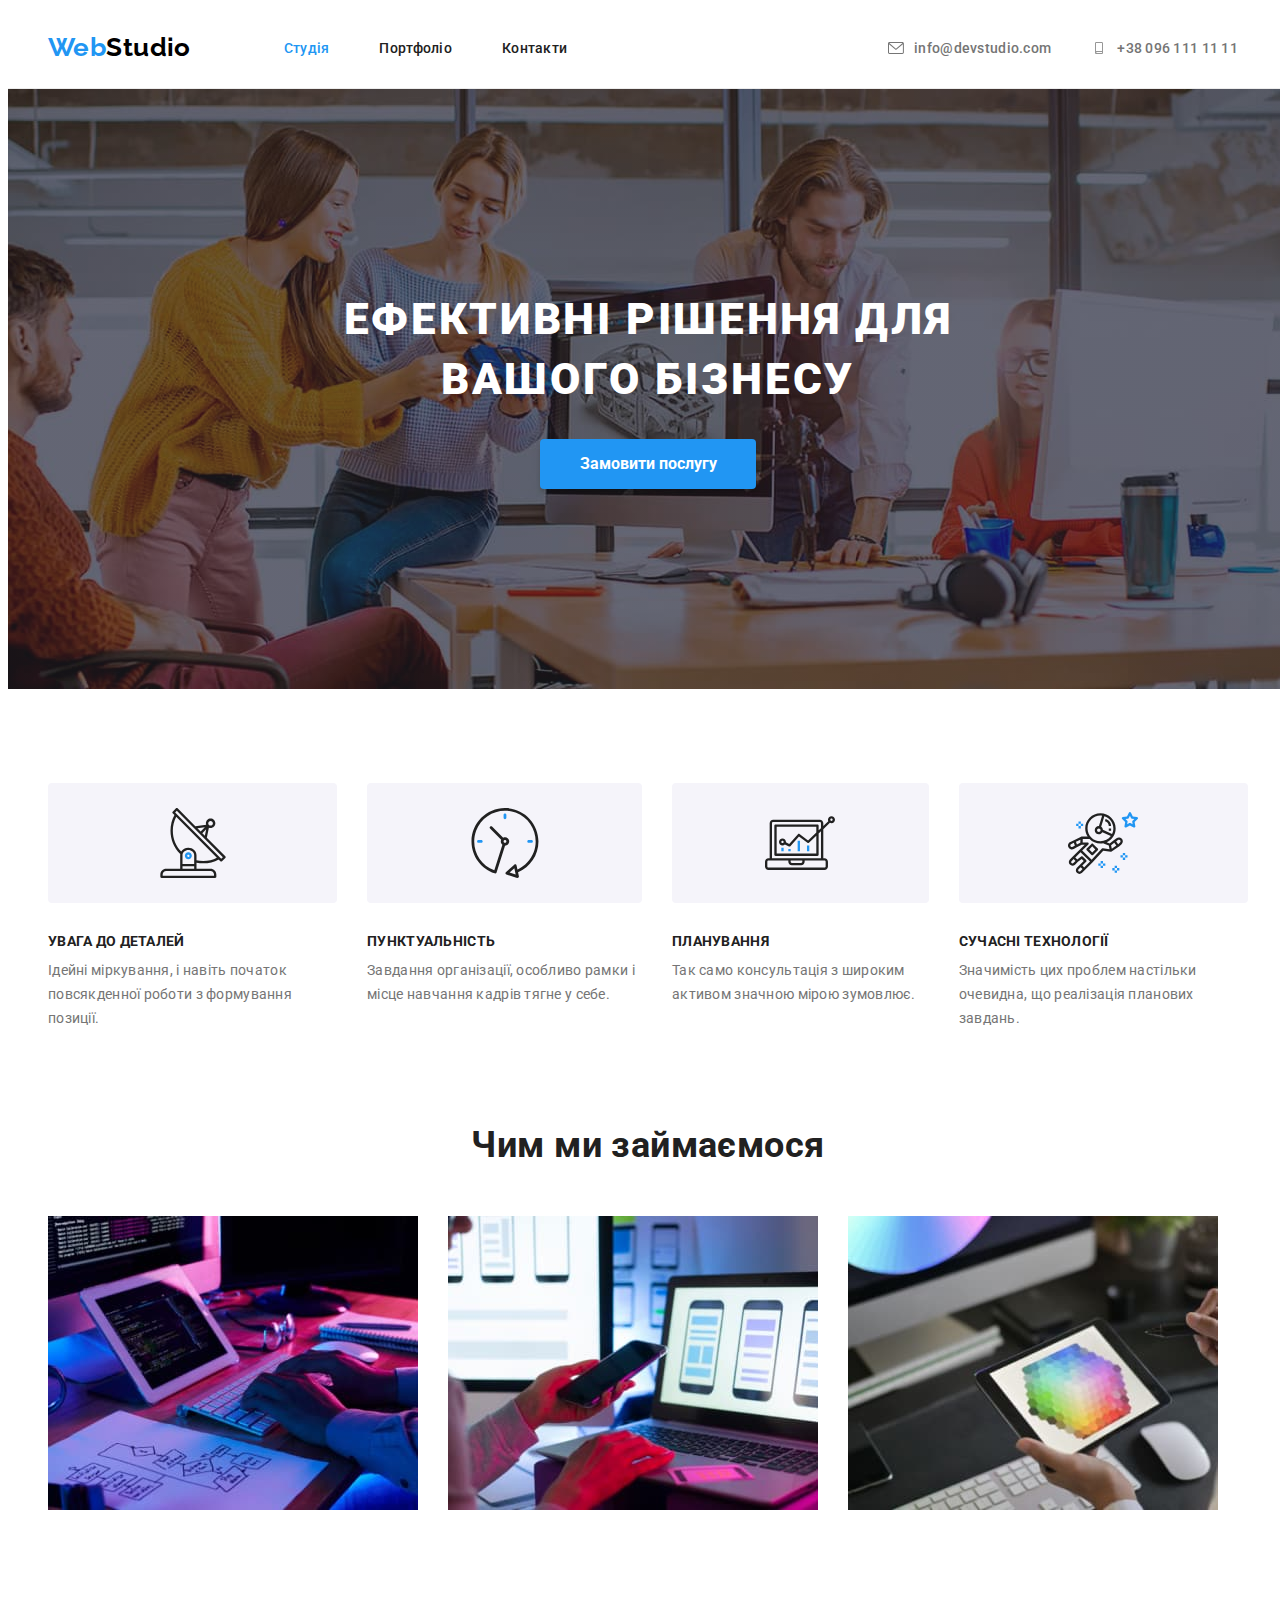
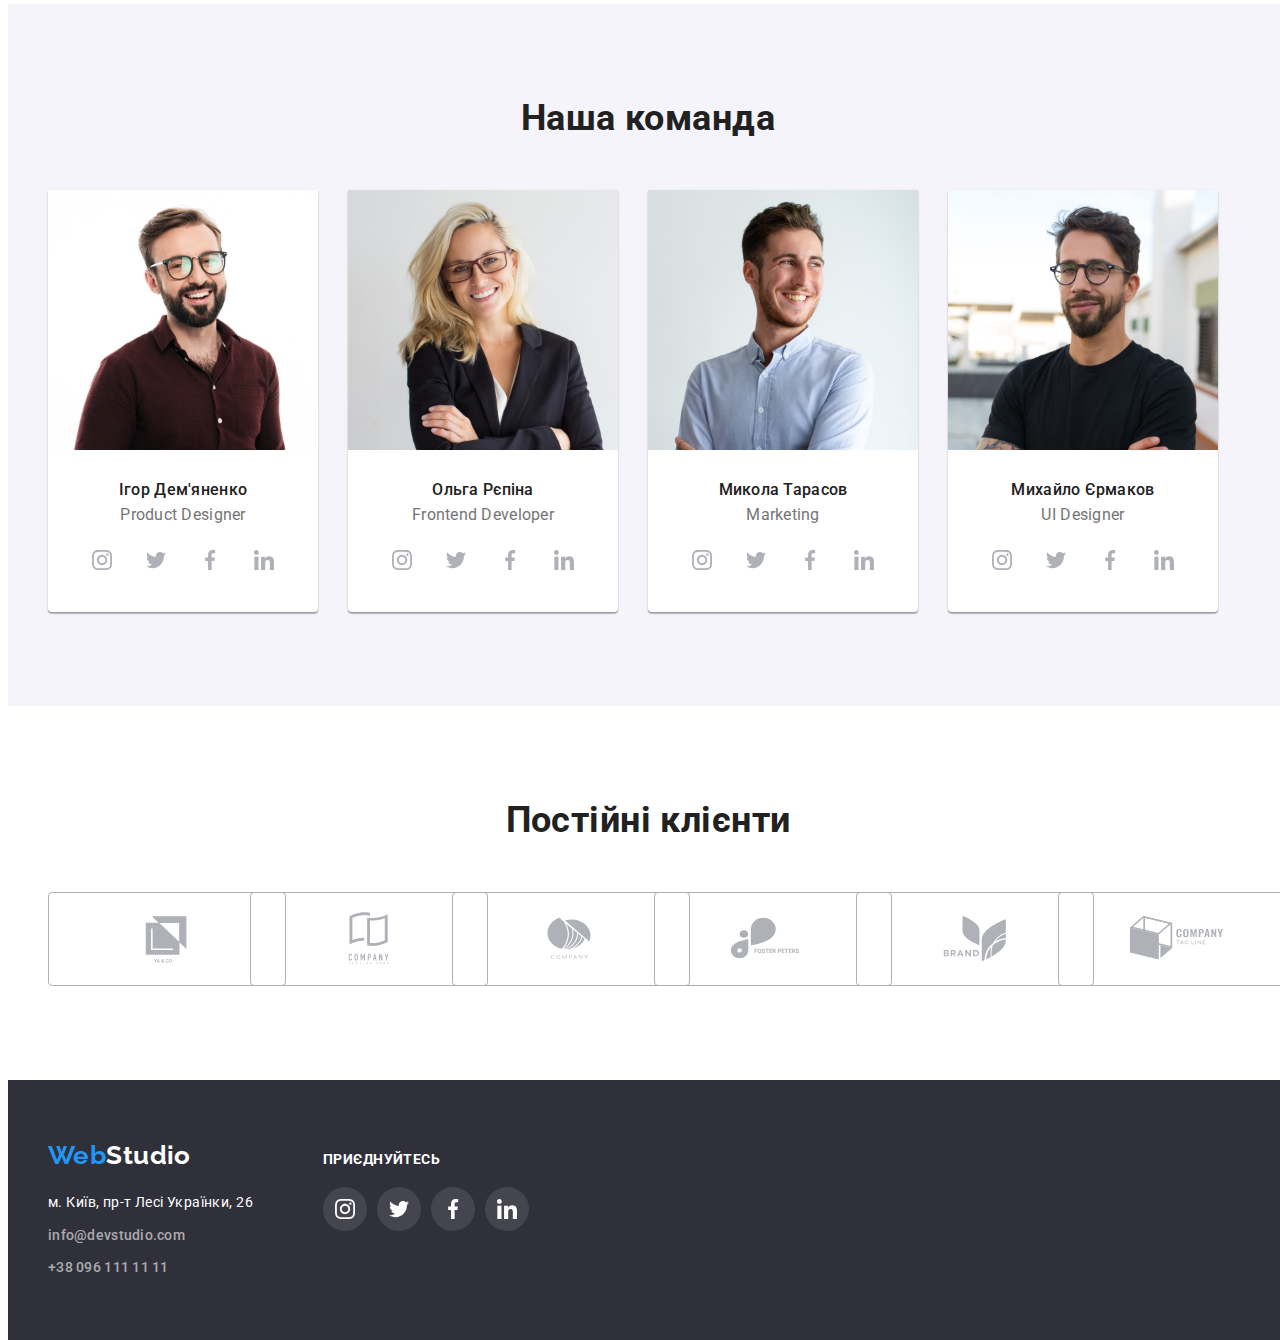
==== index.html @ 2c47d7c3 "Initial commit" ====
<!DOCTYPE html>
<html lang="uk">

<head>
    <meta charset="UTF-8">
    <meta http-equiv="X-UA-Compatible" content="IE=edge">
    <meta name="viewport" content="width=device-width, initial-scale=1.0">
    <title>WebStudio</title>
    <link rel="stylesheet" href="https://cdnjs.cloudflare.com/ajax/libs/modern-normalize/1.1.0/modern-normalize.min.css"
        integrity="sha512-wpPYUAdjBVSE4KJnH1VR1HeZfpl1ub8YT/NKx4PuQ5NmX2tKuGu6U/JRp5y+Y8XG2tV+wKQpNHVUX03MfMFn9Q=="
        crossorigin="anonymous" referrerpolicy="no-referrer" />
    <link rel="preconnect" href="https://fonts.googleapis.com">
    <link rel="preconnect" href="https://fonts.gstatic.com" crossorigin>
    <link
        href="https://fonts.googleapis.com/css2?family=Raleway:wght@700&family=Roboto:wght@400;500;700;900&display=swap"
        rel="stylesheet">
    <link rel="stylesheet" href="./css/style.css">
</head>

<body>
    <div class="wrapper">
        <header class="page-header">
            <div class="container site-header">
                <a href="./index.html" class="logo site-logo"><span lang="en"><span
                            class="logo accent">Web</span>Studio</span></a>
                <nav class="site-main">
                    <ul class="site-nav list">
                        <li class="item"><a href="#studio" class="link current">Студія</a> </li>
                        <li class="item"><a href="./portfolio.html" class="link">Портфоліо</a> </li>
                        <li class="item"><a href="#contacts" class="link">Контакти</a> </li>
                    </ul>
                </nav>
                <ul class="site-contacts list">
                    <li class="item contacts-item">
                        <a href="mailto:info@devstudio.com" class="cont site-link" aria-label="envelope">
                            <svg class="site-icon" width="16" height="12">
                                <use href="./images/symbol-defs.svg#icon-envelope"></use>
                            </svg>info@devstudio.com</a>
                    </li>
                    <li class="item contacts-item">
                        <a href="tel:+380961111111" class="cont site-link" aria-label="smartphone">
                            <svg class="site-icon" width="16" height="12">
                                <use href="./images/symbol-defs.svg#icon-smartphone"></use>
                            </svg>+38 096 111 11 11</a>
                    </li>
                </ul>
            </div>
        </header>

        <main class="main">
            <!-- HERO -->
            <section class="hero">
                <div class="overlay">
                    <h1 class="hero-title" id="studio">Ефективні рішення для <br>вашого бізнесу</h1>
                    <button type="button" class="btn">Замовити послугу</button>
                </div>
            </section>
            <!-- PLUSES -->
            <section class="pluses">
                <div class="container">
                    <h2 class="visually-hidden">Наші переваги</h2>
                    <ul class="list pluses-list">
                        <li class="pluses-item">
                            <div class="pluses-thumb">
                                <svg class="pluses-icon" width="70" height="70" aria-label="иконка спутниковая антена">
                                    <use href="./images/symbol-defs.svg#icon-antenna"></use>
                                </svg>
                            </div>
                            <h3 class="pluses-title">УВАГА ДО ДЕТАЛЕЙ</h3>
                            <p class="pluses-subtitle">Ідейні міркування, і навіть початок повсякденної роботи з
                                формування
                                позиції.</p>
                        </li>
                        <li class="pluses-item">
                            <div class="pluses-thumb">
                                <svg class="pluses-icon" width="70" height="70" aria-label="иконка аналоговые часы">
                                    <use href="./images/symbol-defs.svg#icon-clock"></use>
                                </svg>
                            </div>
                            <h3 class="pluses-title">ПУНКТУАЛЬНІСТЬ</h3>
                            <p class="pluses-subtitle">Завдання організації, особливо рамки і місце навчання кадрів
                                тягне у
                                себе.</p>
                        </li>
                        <li class="pluses-item">
                            <div class="pluses-thumb">
                                <svg class="pluses-icon" width="70" height="70"
                                    aria-label="иконка диаграмма на мониторе">
                                    <use href="./images/symbol-defs.svg#icon-diagram"></use>
                                </svg>
                            </div>
                            <h3 class="pluses-title">ПЛАНУВАННЯ</h3>
                            <p class="pluses-subtitle">Так само консультація з широким активом значною мірою зумовлює.
                            </p>
                        </li>
                        <li class="pluses-item">
                            <div class="pluses-thumb">
                                <svg class="pluses-icon" width="70" height="70" aria-label="иконка астронавт">
                                    <use href="./images/symbol-defs.svg#icon-astronaut"></use>
                                </svg>
                            </div>
                            <h3 class="pluses-title">СУЧАСНІ ТЕХНОЛОГІЇ</h3>
                            <p class="pluses-subtitle">Значимість цих проблем настільки очевидна, що реалізація планових
                                завдань.</p>
                        </li>
                    </ul>
                </div>
            </section>
            <!-- ACTIVITIES -->
            <section class="section activities">
                <div class="container">
                    <h2 class="heading">Чим ми займаємося</h2>
                    <ul class="list activities-list">
                        <li class="activities-elem"><img src="./images/box1.jpg" alt="Процесс написання коду"
                                width="370">
                        </li>
                        <li class="activities-elem"><img src="./images/box2.jpg"
                                alt="Розробка макету для мобільного застосунку" width="370"></li>
                        <li class="activities-elem"><img src="./images/box3.jpg" alt="Градієнт кольорів на планшеті"
                                width="370"></li>
                    </ul>
                </div>
            </section>
            <!-- OUR TEAM -->
            <section class="section">
                <div class="container">
                    <h2 class="heading">Наша команда</h2>
                    <ul class="list team-list">
                        <li class="team-elem"><img src="./images/igor.jpg" alt="Ігор Дем'яненко фото" width="270"
                                class="team-img">
                            <div class="inner-container">
                                <h3 class="team-title">Ігор Дем'яненко</h3>
                                <p class="team-subtitle"><span lang="en">Product Designer</span></p>
                                <ul class="list social-list">
                                    <li class="social-item">
                                        <a href="#" class="social-link" aria-label="иконка инстаграм">
                                            <svg class="social-icon" width="20" height="20">
                                                <use href="./images/symbol-defs.svg#icon-instagram"></use>
                                            </svg>
                                        </a>
                                    </li>
                                    <li class="social-item">
                                        <a href="#" class="social-link" aria-label="иконка твиттер">
                                            <svg class="social-icon" width="20" height="20">
                                                <use href="./images/symbol-defs.svg#icon-twitter"></use>
                                            </svg>
                                        </a>
                                    </li>
                                    <li class="social-item">
                                        <a href="#" class="social-link" aria-label="иконка фейсбук">
                                            <svg class="social-icon" width="20" height="20">
                                                <use href="./images/symbol-defs.svg#icon-facebook"></use>
                                            </svg>
                                        </a>
                                    </li>
                                    <li class="social-item">
                                        <a href="#" class="social-link" aria-label="иконка линкедин">
                                            <svg class="social-icon" width="20" height="20">
                                                <use href="./images/symbol-defs.svg#icon-linkedin"></use>
                                            </svg>
                                        </a>
                                    </li>
                                </ul>
                            </div>
                        </li>
                        <li class="team-elem"><img src="./images/olya.jpg" alt="Ольга Рєпіна фото" width="270"
                                class="team-img">
                            <div class="inner-container">
                                <h3 class="team-title">Ольга Рєпіна</h3>
                                <p class="team-subtitle"><span lang="en">Frontend Developer</span></p>
                                <ul class="list social-list">
                                    <li class="social-item">
                                        <a href="#" class="social-link" aria-label="иконка инстаграм">
                                            <svg class="social-icon" width="20" height="20">
                                                <use href="./images/symbol-defs.svg#icon-instagram"></use>
                                            </svg>
                                        </a>
                                    </li>
                                    <li class="social-item">
                                        <a href="#" class="social-link" aria-label="иконка твиттер">
                                            <svg class="social-icon" width="20" height="20">
                                                <use href="./images/symbol-defs.svg#icon-twitter"></use>
                                            </svg>
                                        </a>
                                    </li>
                                    <li class="social-item">
                                        <a href="#" class="social-link" aria-label="иконка фейсбук">
                                            <svg class="social-icon" width="20" height="20">
                                                <use href="./images/symbol-defs.svg#icon-facebook"></use>
                                            </svg>
                                        </a>
                                    </li>
                                    <li class="social-item">
                                        <a href="#" class="social-link" aria-label="иконка линкедин">
                                            <svg class="social-icon" width="20" height="20">
                                                <use href="./images/symbol-defs.svg#icon-linkedin"></use>
                                            </svg>
                                        </a>
                                    </li>
                                </ul>
                            </div>
                        </li>
                        <li class="team-elem"><img src="./images/mykola.jpg" alt="Микола Тарасов фото" width="270"
                                class="team-img">
                            <div class="inner-container">
                                <h3 class="team-title">Микола Тарасов</h3>
                                <p class="team-subtitle"><span lang="en">Marketing</span></p>
                                <ul class="list social-list">
                                    <li class="social-item">
                                        <a href="#" class="social-link" aria-label="иконка инстаграм">
                                            <svg class="social-icon" width="20" height="20">
                                                <use href="./images/symbol-defs.svg#icon-instagram"></use>
                                            </svg>
                                        </a>
                                    </li>
                                    <li class="social-item">
                                        <a href="#" class="social-link" aria-label="иконка твиттер">
                                            <svg class="social-icon" width="20" height="20">
                                                <use href="./images/symbol-defs.svg#icon-twitter"></use>
                                            </svg>
                                        </a>
                                    </li>
                                    <li class="social-item">
                                        <a href="#" class="social-link" aria-label="иконка фейсбук">
                                            <svg class="social-icon" width="20" height="20">
                                                <use href="./images/symbol-defs.svg#icon-facebook"></use>
                                            </svg>
                                        </a>
                                    </li>
                                    <li class="social-item">
                                        <a href="#" class="social-link" aria-label="иконка линкедин">
                                            <svg class="social-icon" width="20" height="20">
                                                <use href="./images/symbol-defs.svg#icon-linkedin"></use>
                                            </svg>
                                        </a>
                                    </li>
                                </ul>
                            </div>
                        </li>
                        <li class="team-elem"><img src="./images/myhailo.jpg" alt="Михайло Єрмаков фото" width="270"
                                class="team-img">
                            <div class="inner-container">
                                <h3 class="team-title">Михайло Єрмаков</h3>
                                <p class="team-subtitle"><span lang="en">UI Designer</span></p>
                                <ul class="list social-list">
                                    <li class="social-item">
                                        <a href="#" class="social-link" aria-label="иконка инстаграм">
                                            <svg class="social-icon" width="20" height="20">
                                                <use href="./images/symbol-defs.svg#icon-instagram"></use>
                                            </svg>
                                        </a>
                                    </li>
                                    <li class="social-item">
                                        <a href="#" class="social-link" aria-label="иконка твиттер">
                                            <svg class="social-icon" width="20" height="20">
                                                <use href="./images/symbol-defs.svg#icon-twitter"></use>
                                            </svg>
                                        </a>
                                    </li>
                                    <li class="social-item">
                                        <a href="#" class="social-link" aria-label="иконка фейсбук">
                                            <svg class="social-icon" width="20" height="20">
                                                <use href="./images/symbol-defs.svg#icon-facebook"></use>
                                            </svg>
                                        </a>
                                    </li>
                                    <li class="social-item">
                                        <a href="#" class="social-link" aria-label="иконка линкедин">
                                            <svg class="social-icon" width="20" height="20">
                                                <use href="./images/symbol-defs.svg#icon-linkedin"></use>
                                            </svg>
                                        </a>
                                    </li>
                                </ul>
                            </div>
                        </li>
                    </ul>
                </div>
            </section>
            <!-- CLIENTS -->
            <section class="section">
                <div class="container ">
                    <h2 class="heading">Постійні клієнти</h2>
                    <ul class="list clients-list">
                        <li class="clients-item"><a href="#" class="clients-link " aria-label="company ya and co">
                                <svg class="clients-icon" width="106" height="60">
                                    <use href="./images/symbol-defs.svg#icon-ya-co"></use>
                                </svg>
                            </a>
                        </li>
                        <li class="clients-item"><a href="#" class="clients-link" aria-label="company tagline here">
                                <svg class="clients-icon" width="106" height="60">
                                    <use href="./images/symbol-defs.svg#icon-company-first"></use>
                                </svg>
                            </a>
                        </li>
                        <li class="clients-item"><a href="#" class="clients-link" aria-label="company">
                                <svg class="clients-icon" width="106" height="60">
                                    <use href="./images/symbol-defs.svg#icon-company-second"></use>
                                </svg>
                            </a>
                        </li>
                        <li class="clients-item"><a href="#" class="clients-link" aria-label="company foster peters">
                                <svg class="clients-icon" width="106" height="60">
                                    <use href="./images/symbol-defs.svg#icon-foster-peters"></use>
                                </svg>
                            </a>
                        </li>
                        <li class="clients-item"><a href="#" class="clients-link" aria-label="company brand">
                                <svg class="clients-icon" width="106" height="60">
                                    <use href="./images/symbol-defs.svg#icon-brand"></use>
                                </svg>
                            </a>
                        </li>
                        <li class="clients-item"><a href="#" class="clients-link" aria-label="company tag-line">
                                <svg class="clients-icon" width="106" height="60">
                                    <use href="./images/symbol-defs.svg#icon-tag-line"></use>
                                </svg>
                            </a>
                        </li>
                    </ul>
                </div>
            </section>
        </main>

        <footer class="footer">
            <div class="container site-footer">
                <div class="box">
                    <a href="./index.html" class="logo bottom-logo"><span lang="en"><span
                                class="logo accent">Web</span>Studio</span></a>
                    <address class="address" id="contacts">
                        <a href="https://www.google.com/maps?q=%D0%BC.+%D0%9A%D0%B8%D1%97%D0%B2,+%D0%BF%D1%80-%D1%82+%D0%9B%D0%B5%D1%81%D1%96+%D0%A3%D0%BA%D1%80%D0%B0%D1%97%D0%BD%D0%BA%D0%B8,+26&rlz=1C1BNSD_enUA990UA990&um=1&ie=UTF-8&sa=X&ved=2ahUKEwjdwaa5x5T7AhUQuIsKHSxBDPwQ_AUoAXoECAEQAw"
                            target="_blank" rel="noopener noreferrer" class="location">м. Київ, пр-т Лесі Українки,
                            26</a>
                        <ul class="list footer-list">
                            <li class="footer-elem"><a href="mailto:info@devstudio.com"
                                    class="addr">info@devstudio.com</a>
                            </li>
                            <li class="footer-elem"><a href="tel:+380961111111" class="addr">+38 096 111 11 11</a></li>
                        </ul>
                    </address>
                </div>
                <div class="box">
                    <p class="footer-title">приєднуйтесь</p>
                    <ul class="list social-list">
                        <li class="social-item">
                            <a href="#" class="social-link footer-link" aria-label="иконка инстаграм">
                                <svg class=" footer-icon" width="20" height="20">
                                    <use href="./images/symbol-defs.svg#icon-instagram"></use>
                                </svg>
                            </a>
                        </li>
                        <li class="social-item">
                            <a href="#" class="social-link footer-link" aria-label="иконка твиттер">
                                <svg class=" footer-icon" width="20" height="20">
                                    <use href="./images/symbol-defs.svg#icon-twitter"></use>
                                </svg>
                            </a>
                        </li>
                        <li class="social-item">
                            <a href="#" class="social-link footer-link" aria-label="иконка фейсбук">
                                <svg class=" footer-icon" width="20" height="20">
                                    <use href="./images/symbol-defs.svg#icon-facebook"></use>
                                </svg>
                            </a>
                        </li>
                        <li class="social-item">
                            <a href="#" class="social-link footer-link" aria-label="иконка линкедин">
                                <svg class=" footer-icon" width="20" height="20">
                                    <use href="./images/symbol-defs.svg#icon-linkedin"></use>
                                </svg>
                            </a>
                        </li>
                    </ul>
                </div>
            </div>
        </footer>
    </div>
</body>

</html>
---- css/style.css ----
/* Oбнулениe */
h1,
h2,
h3,
h4,
p {
    margin-top: 0;
}
html,
body {
    width: 100%;
    height: 100%;
}
button {
    border: 0;
    padding: 0;
    margin: 0;
    font-family: inherit;
    background-color: transparent;
    cursor: pointer;
}
.wrapper {
    min-height: 100%;
    display: flex;
    flex-direction: column;
}
.list {
    list-style: none;
    padding: 0;
    margin: 0;
    letter-spacing: 0.02em;
    font-weight: 500;
}
.link {
    text-decoration: none;
    color: inherit;
}
img {
    display: block;
    max-width: 100%;
    height: auto;
}
address {
    font-style: normal;
    line-height: 1.7;
}

:root {
    /* Text colors */
    --primary-text-color: #212121;
    --sec-text-color: #757575;
    --logo-top: #000000;
    --accent-color: #2196f3;
    --footer-contacts-color: rgba(255, 255, 255, 0.6);
    /* Background colors */
    --primary-white-color: #ffffff;
    --primary-bg-color: #f5f5f5;
    --sec-bg-color: #f5f4fa;
    --footer-bg-color: #2f303a;
    --social-color: #afb1b8;
    --social-bg-color: rgba(255, 255, 255, 0.1);
    --header-border-color: #ececec;
}
body {
    color: var(--primary-text-color);
    font-family: Roboto, sans-serif;
    font-size: 14px;
    font-weight: 400;
    line-height: 1.15;
    letter-spacing: 0.03em;
}
.container {
    margin-left: auto;
    margin-right: auto;
    width: 1200px;
    padding: 0 15px;
}

/* HEADER Logo */
.page-header {
    border-bottom: 1px solid var(--header-border-color);
}
.site-header {
    display: flex;
    align-items: center;
}
.logo {
    color: var(--primary-white-color);
    font-family: Raleway, sans-serif;
    text-decoration: none;
    font-weight: 700;
    font-size: 26px;
    line-height: 1.2;
}
.logo.site-logo {
    display: flex;
    color: var(--logo-top);
}
.logo.accent {
    color: var(--accent-color);
}
.current {
    color: var(--accent-color);
}
/* Site nav */
.site-main {
    display: flex;
    align-items: center;
    margin-left: 93px;
}
.site-nav {
    display: flex;
}
.site-nav .item + .item {
    margin-left: 50px;
}
.site-contacts .item + .item {
    margin-left: 30px;
}
.site-nav .link,
.site-contacts .link {
    display: inline-flex;
    padding-top: 32px;
    padding-bottom: 32px;
}
.site-contacts {
    display: flex;
    margin-left: auto;
}
.site-contacts .cont {
    display: inline-flex;
    color: var(--sec-text-color);
    text-decoration: none;
}
.site-icon {
    margin-right: 10px;
}
.link:hover,
.link:focus,
.addr:hover,
.addr:focus,
.cont:hover,
.cont:focus {
    color: var(--accent-color);
}
.site-link {
    display: inline-flex;
    margin-right: 10px;
    align-items: center;
    color: var(--sec-text-color);
    fill: currentColor;
}
.site-link:hover {
    color: var(--accent-color);
    fill: currentColor;
}
.site-contacts {
}
.contacts-item {
    display: inline-flex;
    align-items: center;
}
/* MAIN */
/* Bigblock */
.main {
    flex: 1 1 auto;
}
.hero {
    text-align: center;
    text-align: center;
    margin-left: auto;
    margin-right: auto;
}
.overlay {
    padding-bottom: 200px;
    padding-top: 200px;
    max-width: 1600px;
    margin-left: auto;
    margin-right: auto;
    background-image: linear-gradient(to right, rgba(47, 48, 58, 0.4), rgba(47, 48, 58, 0.4)),
        url("../images/cover.jpg");
    background-repeat: no-repeat;
    background-position: center;
    background-size: contain 0;
}
.hero-title {
    margin-top: 0;
    margin-bottom: 30px;

    color: var(--primary-white-color);
    font-weight: 900;
    font-size: 44px;
    line-height: calc(60 / 44);
    letter-spacing: 0.06em;
    text-transform: uppercase;
}
.btn {
    text-align: center;
    padding: 10px 32px;
    min-width: 216px;
    /* border: 1px solid transparent; */
    border-radius: 4px;

    background-color: var(--accent-color);
    color: var(--primary-white-color);
    box-shadow: 0px 4px 4px rgba(0, 0, 0, 0.15);
    font-weight: 700;
    font-size: 16px;
    line-height: calc(30 / 16);
}

/* Pluses */
.visually-hidden {
    position: absolute;
    width: 1px;
    height: 1px;
    margin: -1px;
    border: 0;
    padding: 0;

    white-space: nowrap;
    clip-path: inset(100%);
    clip: rect(0 0 0 0);
    overflow: hidden;
}
.pluses {
    padding-top: 94px;
}
.pluses-list {
    display: flex;
    gap: 30px;
}
.pluses-thumb {
    display: flex;
    align-items: center;
    justify-content: center;
    height: 120px;
    background: var(--sec-bg-color);
    border-radius: 4px;
}
.pluses-title {
    padding-top: 30px;
    margin-bottom: 10px;
    color: var(--primary-text-color);
    font-size: 14px;
    font-weight: 700;
    line-height: 1.15;
}
.pluses-subtitle {
    color: var(--sec-text-color);
    font-size: 14px;
    font-weight: 400;
    line-height: 1.7;
    margin-bottom: 0;
}
/* Activities */
.section {
    padding-top: 94px;
    padding-bottom: 94px;
    text-align: center;
}
.section:nth-child(2n) {
    background-color: var(--sec-bg-color);
}
.heading {
    margin-bottom: 50px;
    color: var(--primary-text-color);
    font-weight: 700;
    font-size: 36px;
    line-height: 1.16;
}
.activities-list {
    display: flex;
    gap: 30px;
}
.activities-elem {
}
/* Team */
.team-list {
    display: flex;
    gap: 30px;
}
.team-elem {
    width: 270px;
    background-color: var(--primary-white-color);
    box-shadow: 0px 1px 3px rgba(0, 0, 0, 0.12), 0px 1px 1px rgba(0, 0, 0, 0.14), 0px 2px 1px rgba(0, 0, 0, 0.2);
    border-radius: 0px 0px 4px 4px;
}
.inner-container {
    padding: 30px 32px;
}
.team-title {
    margin-bottom: 10px;
    font-weight: 500;
    font-size: 16px;
    line-height: 1.19;
}
.team-subtitle {
    color: var(--sec-text-color);
    font-weight: 400;
    font-size: 16px;
    line-height: 0.8;
}
/* .social-container {
    padding: 0 32px 30px;
} */
.social-list {
    display: flex;
    gap: 10px;
}
.social-item {
}
.social-link {
    display: flex;
    flex-direction: row;
    align-items: center;
    justify-content: center;
    width: 44px;
    height: 44px;
    border-radius: 50%;

    background-color: var(--primary-white-color);
    color: var(--social-color);
}
.social-link:hover,
.social-link:focus {
    background-color: var(--accent-color);
    color: #ffffff;
}
.social-icon {
    fill: currentColor;
}
/* CLIENTS */

.clients-list {
    display: flex;
    align-items: center;
    gap: 30px;
}
.clients-item {
}
.clients-link {
    display: flex;
    align-items: center;
    justify-content: center;
    width: 100%;
    height: 100%;
    border: 1px solid var(--social-color);
    border-radius: 4px;
    padding: 16px 32px;
    color: var(--social-color);
}
.clients-link:hover,
.clients-link:focus {
    border-color: var(--accent-color);
    color: var(--accent-color);
}
.clients-icon {
    fill: currentColor;
}
.clients-icon:hover,
.clients-icon:focus {
    fill: currentColor;
}
/* FILTER */
.button {
    min-width: 73px;
    padding: 10px 32px;
    /* border: 1px solid transparent; */
    border-radius: 4px;
    background-color: var(--sec-bg-color);
    color: var(--primary-text-color);

    font-weight: 500;
    font-size: 16px;
    line-height: 1.6;
    text-align: center;
}
.button:hover,
.button:focus {
    background-color: var(--accent-color);
    color: var(--primary-white-color);
    box-shadow: 0px 3px 1px rgba(0, 0, 0, 0.1), 0px 1px 2px rgba(0, 0, 0, 0.08), 0px 2px 2px rgba(0, 0, 0, 0.12);
}
.filter {
    padding-top: 94px;
    padding-bottom: 50px;
}
.filter-list {
    display: flex;
    justify-content: center;
    gap: 8px;
}
.filter-item {
    display: flex;
}
/* GALLEREY */
.gallery {
}
.gallery-portfolio {
    display: flex;
    flex-wrap: wrap;
    padding-bottom: 94px;
}
.gallery-elem {
    width: 370px;
    margin-right: 30px;
    margin-bottom: 30px;
}

.gallery-elem:nth-child(3n) {
    margin-right: 0;
}
.gallery-elem:nth-last-child(-n + 3) {
    margin-bottom: 0;
}
.container-border {
    border: 1px solid #eeeeee;
    border-top: none;
    padding: 20px 0 20px 24px;
}
.gallery-title {
    margin-bottom: 4px;
    color: var(--primary-text-color);
    font-weight: 700;
    font-size: 18px;
    line-height: 2;
    letter-spacing: 0.06em;
}
.gallery-subtitle {
    color: var(--sec-text-color);
    font-weight: 400;
    font-size: 16px;
    line-height: 1.9;
    letter-spacing: 0.03em;
    margin-bottom: 0;
}
/* FOOTER */
.footer {
    padding-top: 60px;
    padding-bottom: 60px;
    background-color: var(--footer-bg-color);
}
.site-footer {
    display: flex;
    align-items: baseline;
    gap: 70px;
}

.bottom-logo {
    display: block;
    margin-bottom: 20px;
}
.address {
}
.location {
    display: block;
    color: var(--primary-white-color);
    text-decoration: none;
    font-weight: 400;
    margin-bottom: 9px;
}
.addr {
    color: var(--footer-contacts-color);
    text-decoration: none;
}
.footer-elem:not(:last-child) {
    margin-bottom: 9px;
}
.footer-title {
    font-weight: 700;
    font-size: 14px;
    line-height: calc(16 / 14);
    letter-spacing: 0.03em;
    text-transform: uppercase;
    color: var(--primary-white-color);
    margin-bottom: 20px;
}
.footer-link {
    background-color: var(--social-bg-color);
    color: var(--primary-white-color);
}
.footer-icon {
    fill: var(--primary-white-color);
}
.social-footer-container {
    padding: 0;
}
/* gap: 10px ?????? */
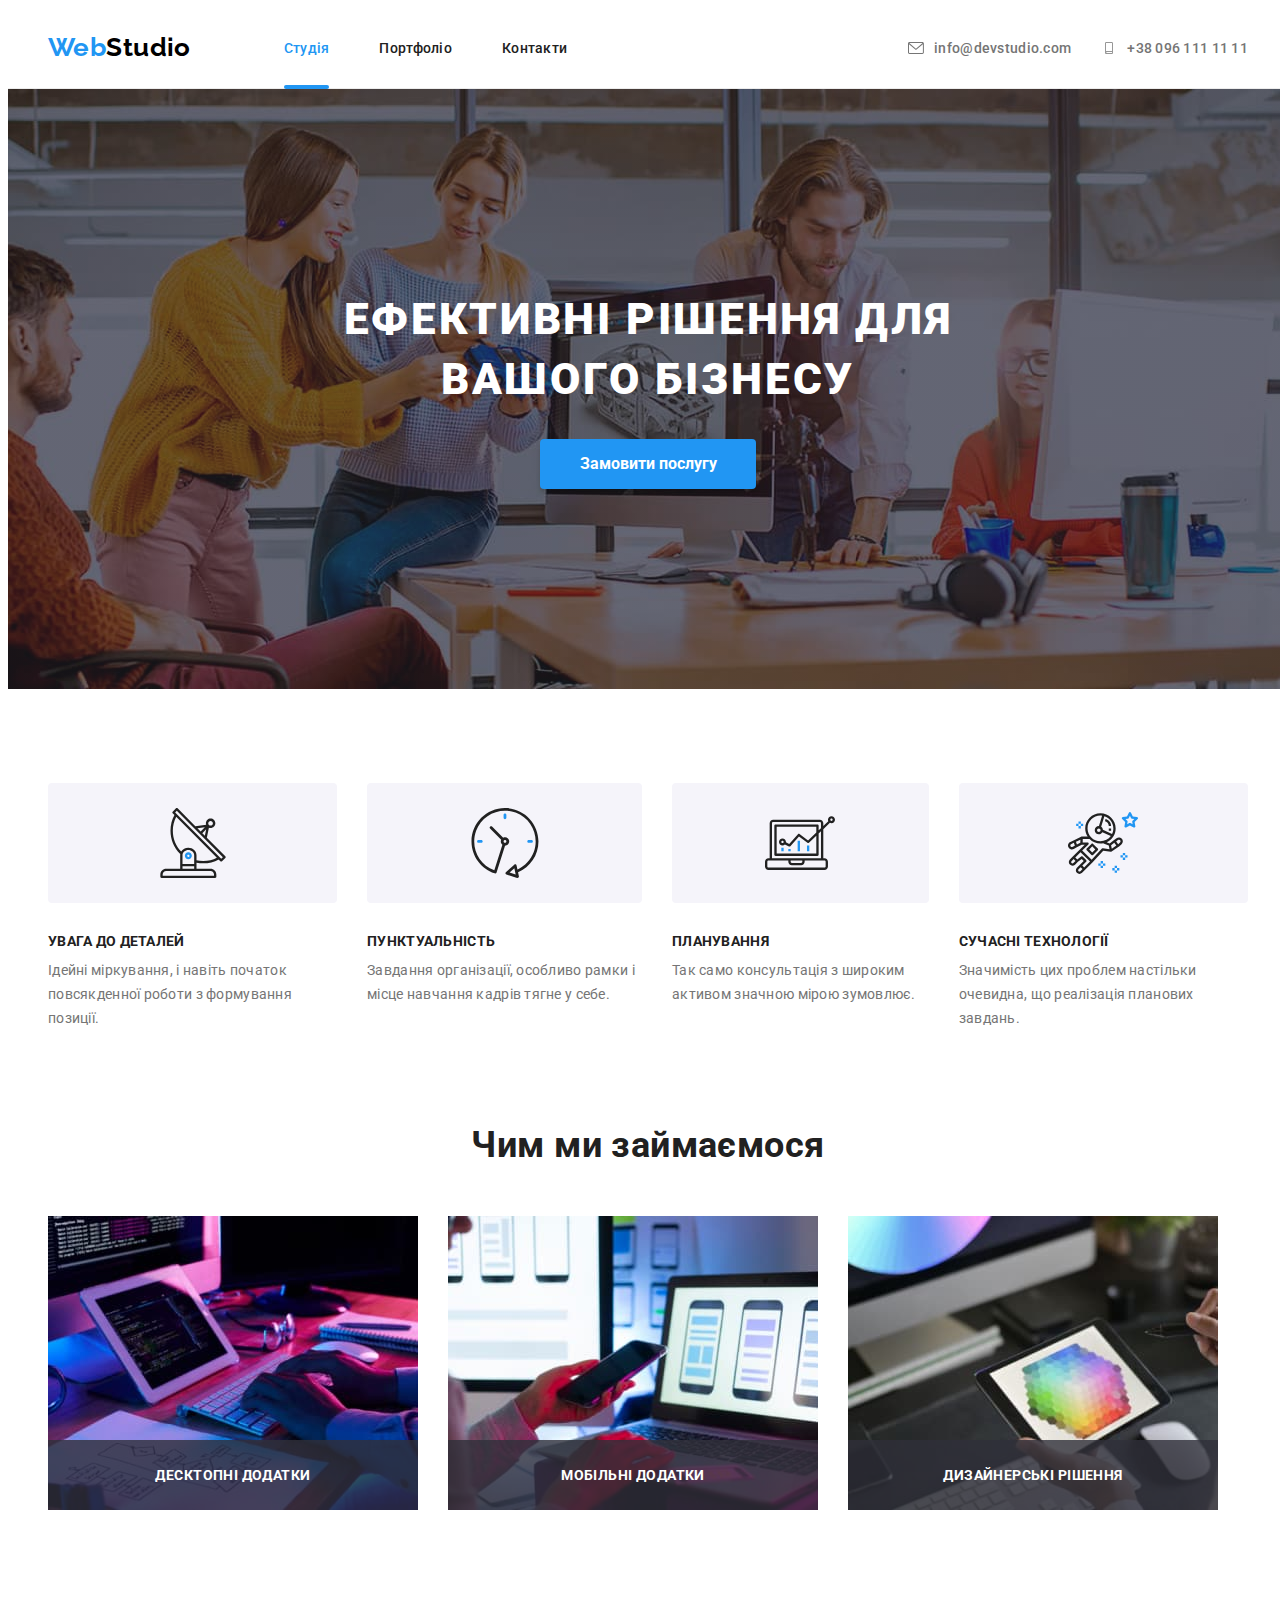
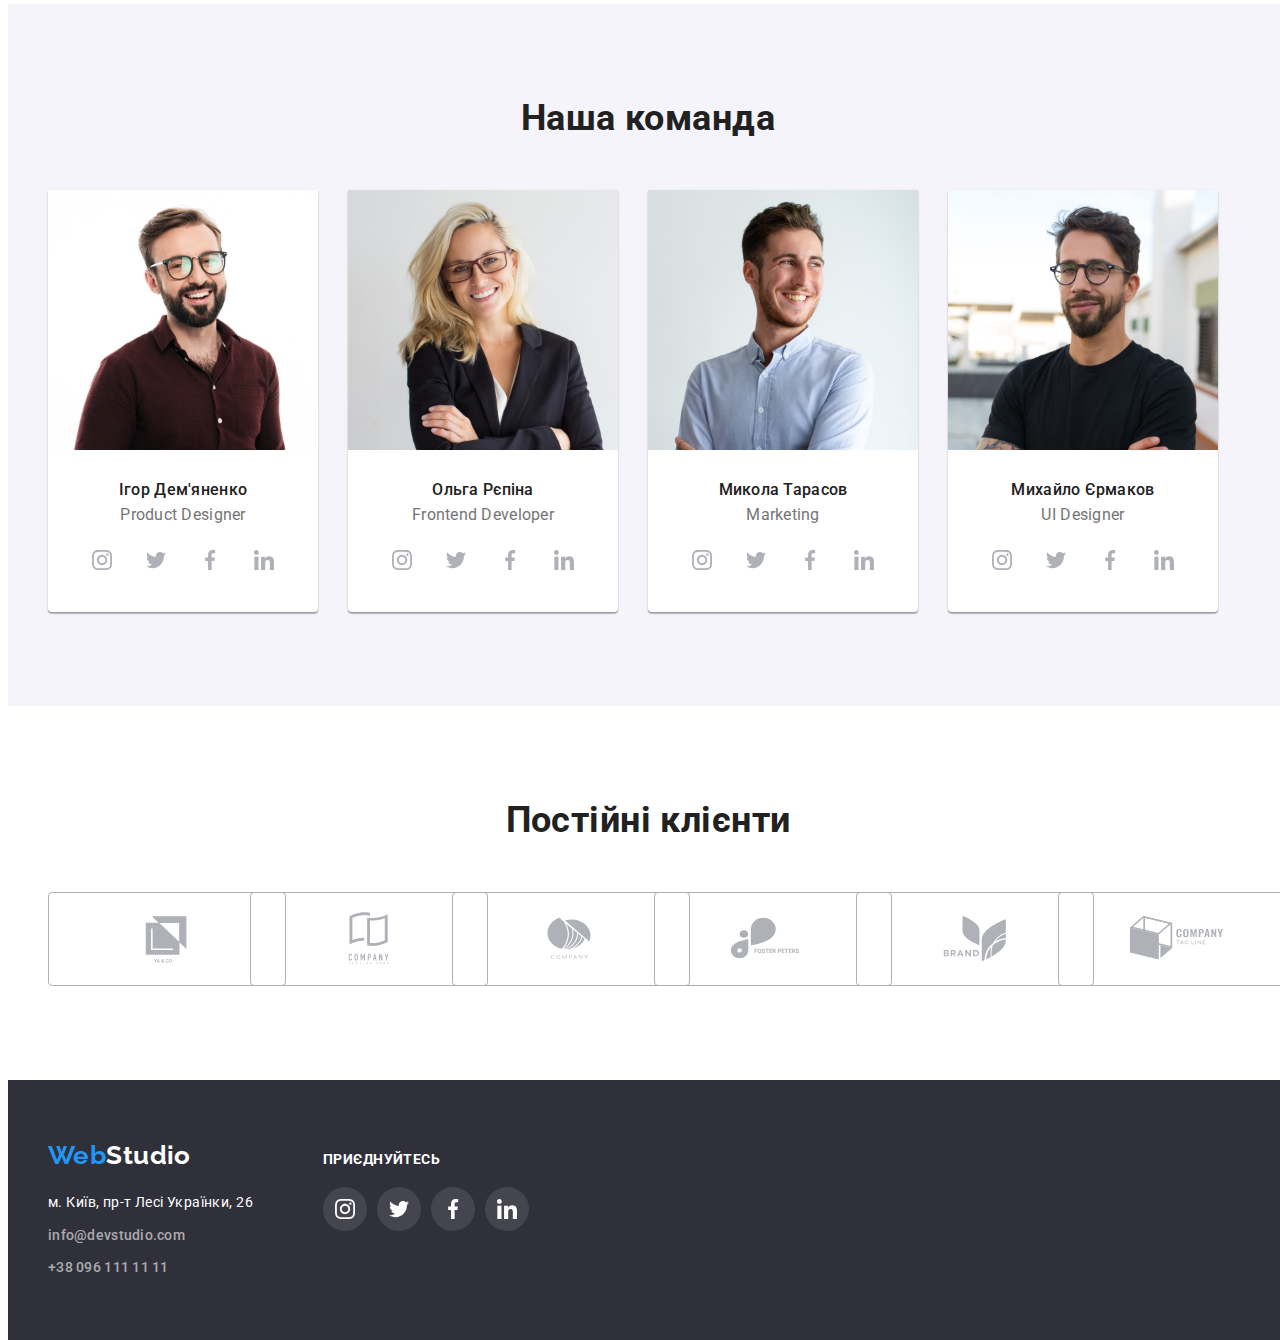
==== commit ffa0cbbb: "анимирует ссылки, делает текст на блоке чем мы занимаемся" ====
--- a/index.html
+++ b/index.html
@@ -25,20 +25,26 @@
                             class="logo accent">Web</span>Studio</span></a>
                 <nav class="site-main">
                     <ul class="site-nav list">
-                        <li class="item"><a href="#studio" class="link current">Студія</a> </li>
-                        <li class="item"><a href="./portfolio.html" class="link">Портфоліо</a> </li>
-                        <li class="item"><a href="#contacts" class="link">Контакти</a> </li>
+                        <li class="item studio-item">
+                            <a href="#studio" class="link current">Студія</a>
+                        </li>
+                        <li class="item">
+                            <a href="./portfolio.html" class="link ">Портфоліо</a>
+                        </li>
+                        <li class="item">
+                            <a href="#contacts" class="link">Контакти</a>
+                        </li>
                     </ul>
                 </nav>
                 <ul class="site-contacts list">
                     <li class="item contacts-item">
-                        <a href="mailto:info@devstudio.com" class="cont site-link" aria-label="envelope">
+                        <a href="mailto:info@devstudio.com" class="cont" aria-label="envelope">
                             <svg class="site-icon" width="16" height="12">
                                 <use href="./images/symbol-defs.svg#icon-envelope"></use>
                             </svg>info@devstudio.com</a>
                     </li>
                     <li class="item contacts-item">
-                        <a href="tel:+380961111111" class="cont site-link" aria-label="smartphone">
+                        <a href="tel:+380961111111" class="cont" aria-label="smartphone">
                             <svg class="site-icon" width="16" height="12">
                                 <use href="./images/symbol-defs.svg#icon-smartphone"></use>
                             </svg>+38 096 111 11 11</a>
@@ -111,13 +117,24 @@
                 <div class="container">
                     <h2 class="heading">Чим ми займаємося</h2>
                     <ul class="list activities-list">
-                        <li class="activities-elem"><img src="./images/box1.jpg" alt="Процесс написання коду"
-                                width="370">
-                        </li>
-                        <li class="activities-elem"><img src="./images/box2.jpg"
-                                alt="Розробка макету для мобільного застосунку" width="370"></li>
-                        <li class="activities-elem"><img src="./images/box3.jpg" alt="Градієнт кольорів на планшеті"
-                                width="370"></li>
+                        <li class="activities-elem">
+                            <img src="./images/box1.jpg" alt="Процесс написання коду" width="370">
+                            <div class="inner-activities">
+                                <p class="white-title">Десктопні додатки</p>
+                            </div>
+                        </li>
+                        <li class="activities-elem">
+                            <img src="./images/box2.jpg" alt="Розробка макету для мобільного застосунку" width="370">
+                            <div class="inner-activities">
+                                <p class="white-title">Мобільні додатки</p>
+                            </div>
+                        </li>
+                        <li class="activities-elem">
+                            <img src="./images/box3.jpg" alt="Градієнт кольорів на планшеті" width="370">
+                            <div class="inner-activities">
+                                <p class="white-title">Дизайнерські рішення</p>
+                            </div>
+                        </li>
                     </ul>
                 </div>
             </section>
@@ -341,7 +358,7 @@
                     </address>
                 </div>
                 <div class="box">
-                    <p class="footer-title">приєднуйтесь</p>
+                    <p class="white-title">приєднуйтесь</p>
                     <ul class="list social-list">
                         <li class="social-item">
                             <a href="#" class="social-link footer-link" aria-label="иконка инстаграм">
@@ -376,6 +393,7 @@
             </div>
         </footer>
     </div>
+    <script src="./js/modal.js"></script>
 </body>
 
 </html>--- a/css/style.css
+++ b/css/style.css
@@ -43,6 +43,12 @@
 address {
     font-style: normal;
     line-height: 1.7;
+}
+nav,
+footer,
+header,
+aside {
+    display: block;
 }
 
 :root {
@@ -60,6 +66,9 @@
     --social-color: #afb1b8;
     --social-bg-color: rgba(255, 255, 255, 0.1);
     --header-border-color: #ececec;
+    --inner-container-bg: rgba(47, 48, 58, 0.8);
+
+    --timiming-function: 250ms cubic-bezier(0.4, 0, 0.2, 1);
 }
 body {
     color: var(--primary-text-color);
@@ -111,6 +120,27 @@
 .site-nav {
     display: flex;
 }
+.studio-item {
+    position: relative;
+}
+.link.current {
+    display: block;
+    color: var(--accent-color);
+}
+.link.current::after {
+    content: "";
+    display: block;
+    position: absolute;
+    bottom: -1px;
+    left: 0;
+    width: 100%;
+    height: 4px;
+    border-radius: 2px;
+    background-color: var(--accent-color);
+}
+.site-nav .link {
+    transition: color var(--timiming-function);
+}
 .site-nav .item + .item {
     margin-left: 50px;
 }
@@ -118,7 +148,7 @@
     margin-left: 30px;
 }
 .site-nav .link,
-.site-contacts .link {
+.site-contacts .cont {
     display: inline-flex;
     padding-top: 32px;
     padding-bottom: 32px;
@@ -143,23 +173,24 @@
 .cont:focus {
     color: var(--accent-color);
 }
-.site-link {
+.cont {
     display: inline-flex;
-    margin-right: 10px;
+
     align-items: center;
     color: var(--sec-text-color);
     fill: currentColor;
-}
-.site-link:hover {
+    transition: color var(--timiming-function);
+}
+.cont:hover {
     color: var(--accent-color);
     fill: currentColor;
-}
-.site-contacts {
+    transition: color var(--timiming-function);
 }
 .contacts-item {
     display: inline-flex;
     align-items: center;
 }
+
 /* MAIN */
 /* Bigblock */
 .main {
@@ -274,6 +305,16 @@
     gap: 30px;
 }
 .activities-elem {
+    position: relative;
+    overflow: hidden;
+}
+.inner-activities {
+    position: absolute;
+    bottom: 0;
+    left: 0;
+    min-width: 100%;
+    background-color: var(--inner-container-bg);
+    padding: 27px 0;
 }
 /* Team */
 .team-list {
@@ -301,9 +342,6 @@
     font-size: 16px;
     line-height: 0.8;
 }
-/* .social-container {
-    padding: 0 32px 30px;
-} */
 .social-list {
     display: flex;
     gap: 10px;
@@ -321,11 +359,13 @@
 
     background-color: var(--primary-white-color);
     color: var(--social-color);
+    transition: background-color var(--timiming-function), color var(--timiming-function);
 }
 .social-link:hover,
 .social-link:focus {
     background-color: var(--accent-color);
     color: #ffffff;
+    transition: background-color var(--timiming-function), color var(--timiming-function);
 }
 .social-icon {
     fill: currentColor;
@@ -349,6 +389,8 @@
     border-radius: 4px;
     padding: 16px 32px;
     color: var(--social-color);
+
+    transition: color var(--timiming-function), border var(--timiming-function);
 }
 .clients-link:hover,
 .clients-link:focus {
@@ -381,6 +423,8 @@
     background-color: var(--accent-color);
     color: var(--primary-white-color);
     box-shadow: 0px 3px 1px rgba(0, 0, 0, 0.1), 0px 1px 2px rgba(0, 0, 0, 0.08), 0px 2px 2px rgba(0, 0, 0, 0.12);
+    transition: background-color var(--timiming-function), box-shadow var(--timiming-function),
+        color var(--timiming-function), box-shadow var(--timiming-function);
 }
 .filter {
     padding-top: 94px;
@@ -406,6 +450,10 @@
     width: 370px;
     margin-right: 30px;
     margin-bottom: 30px;
+}
+.gallery-elem:hover {
+    box-shadow: 0px 1px 1px rgba(0, 0, 0, 0.12), 0px 4px 4px rgba(0, 0, 0, 0.06), 1px 4px 6px rgba(0, 0, 0, 0.16);
+    transition: box-shadow var(--timiming-function);
 }
 
 .gallery-elem:nth-child(3n) {
@@ -467,18 +515,22 @@
 .footer-elem:not(:last-child) {
     margin-bottom: 9px;
 }
-.footer-title {
+.white-title {
     font-weight: 700;
     font-size: 14px;
     line-height: calc(16 / 14);
     letter-spacing: 0.03em;
     text-transform: uppercase;
     color: var(--primary-white-color);
+    margin: 0;
+}
+.box .white-title {
     margin-bottom: 20px;
 }
 .footer-link {
     background-color: var(--social-bg-color);
     color: var(--primary-white-color);
+    transition: color var(--timiming-function);
 }
 .footer-icon {
     fill: var(--primary-white-color);
@@ -486,4 +538,3 @@
 .social-footer-container {
     padding: 0;
 }
-/* gap: 10px ?????? */
